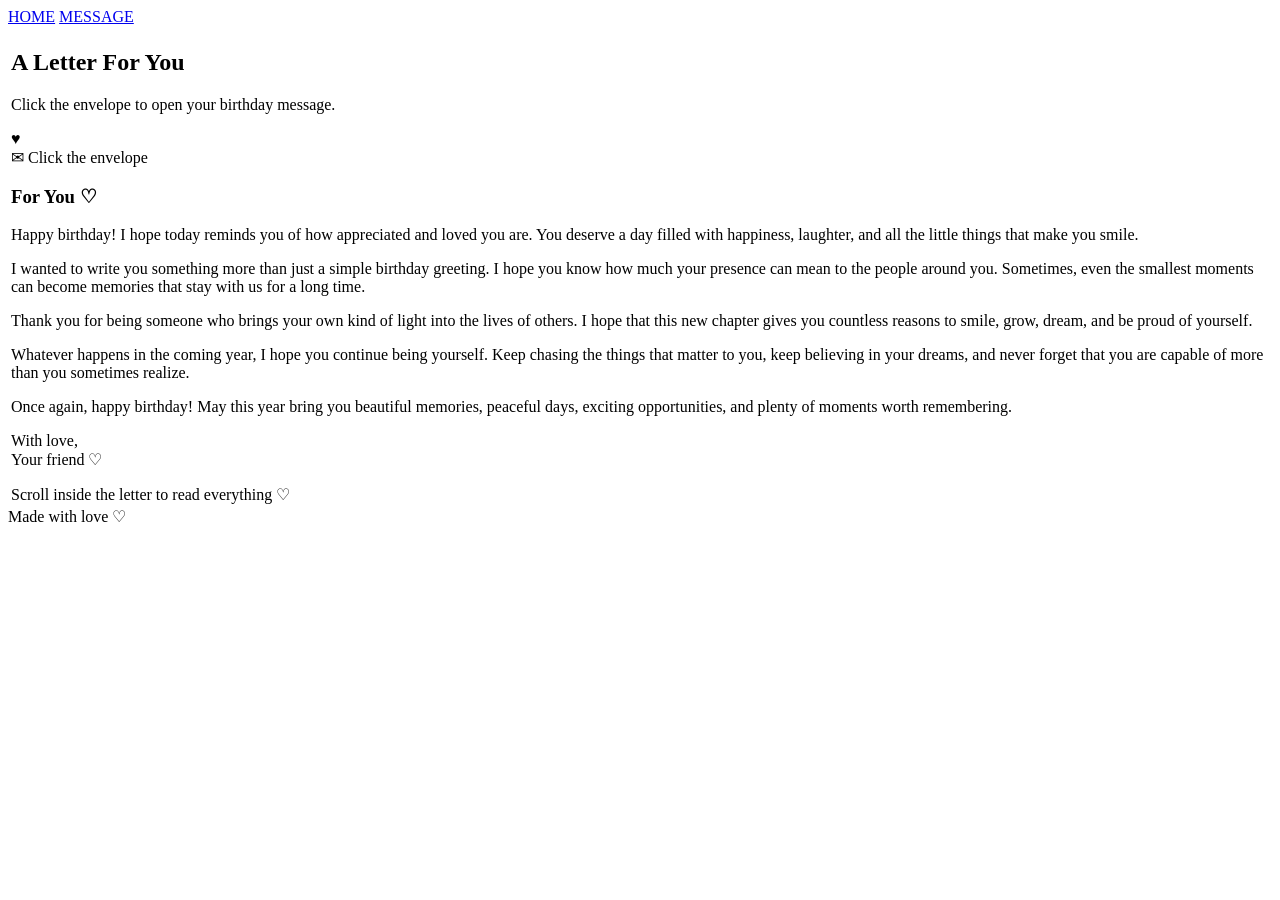
==== message.html @ 4f5f2f58 "Add birthday message HTML structure This file contains a birthday message with HTML structure, inclu" ====
<!DOCTYPE html>
<html lang="en">
<head>
    <meta charset="UTF-8">
    <meta name="viewport" content="width=device-width, initial-scale=1.0">
    <title>A Letter For You</title>
    <link rel="stylesheet" href="styles.css">
</head>

<body>

    <!-- Navigation -->
    <nav class="nav-links">
        <a href="index.html">HOME</a>
        <a href="message.html">MESSAGE</a>
    </nav>


    <!-- Message Section -->
    <section class="message me" id="message">

        <table class="message-table">
            <tr>
                <td class="message-cell">

                    <h2>A Letter For You</h2>

                    <p class="message-intro">
                        Click the envelope to open your birthday message.
                    </p>


                    <!-- Envelope -->
                    <div class="envelope-wrapper" id="envelopeWrapper">

                        <div class="envelope" id="envelope">

                            <div class="envelope-back"></div>

                            <div class="fold-left"></div>
                            <div class="fold-right"></div>

                            <div class="front"></div>

                            <div class="flap"></div>

                            <div class="seal">♥</div>

                        </div>

                        <div class="instruction">
                            ✉ Click the envelope
                        </div>


                        <!-- Letter -->
                        <div class="letter-container" id="letterContainer">

                            <div class="letter">

                                <h3>For You ♡</h3>

                                <div class="letter-content">

                                    <p>
                                        Happy birthday! I hope today reminds you
                                        of how appreciated and loved you are.
                                        You deserve a day filled with happiness,
                                        laughter, and all the little things that
                                        make you smile.
                                    </p>

                                    <p>
                                        I wanted to write you something more than
                                        just a simple birthday greeting. I hope
                                        you know how much your presence can mean
                                        to the people around you. Sometimes, even
                                        the smallest moments can become memories
                                        that stay with us for a long time.
                                    </p>

                                    <p>
                                        Thank you for being someone who brings
                                        your own kind of light into the lives of
                                        others. I hope that this new chapter gives
                                        you countless reasons to smile, grow,
                                        dream, and be proud of yourself.
                                    </p>

                                    <p>
                                        Whatever happens in the coming year, I
                                        hope you continue being yourself. Keep
                                        chasing the things that matter to you,
                                        keep believing in your dreams, and never
                                        forget that you are capable of more than
                                        you sometimes realize.
                                    </p>

                                    <p>
                                        Once again, happy birthday! May this year
                                        bring you beautiful memories, peaceful
                                        days, exciting opportunities, and plenty
                                        of moments worth remembering.
                                    </p>

                                    <p class="signature">
                                        With love,<br>
                                        Your friend ♡
                                    </p>

                                </div>

                            </div>

                            <div class="close-text">
                                Scroll inside the letter to read everything ♡
                            </div>

                        </div>

                    </div>

                </td>
            </tr>
        </table>

    </section>


    <!-- Decorative Background -->
    <div class="decorative-circle circleone"></div>
    <div class="decorative-circle circletwo"></div>
    <div class="decorative-circle circlethree"></div>


    <!-- Footer -->
    <footer class="footer1">
        Made with love ♡
    </footer>


    <!-- Envelope Script -->
    <script>
        const wrapper = document.getElementById("envelopeWrapper");
        const envelope = document.getElementById("envelope");

        envelope.addEventListener("click", function () {

            wrapper.classList.toggle("open");

            if (wrapper.classList.contains("open")) {

                setTimeout(() => {

                    document.getElementById("letterContainer")
                        .scrollIntoView({
                            behavior: "smooth",
                            block: "center"
                        });

                }, 300);

            }
        });
    </script>

</body>
</html>
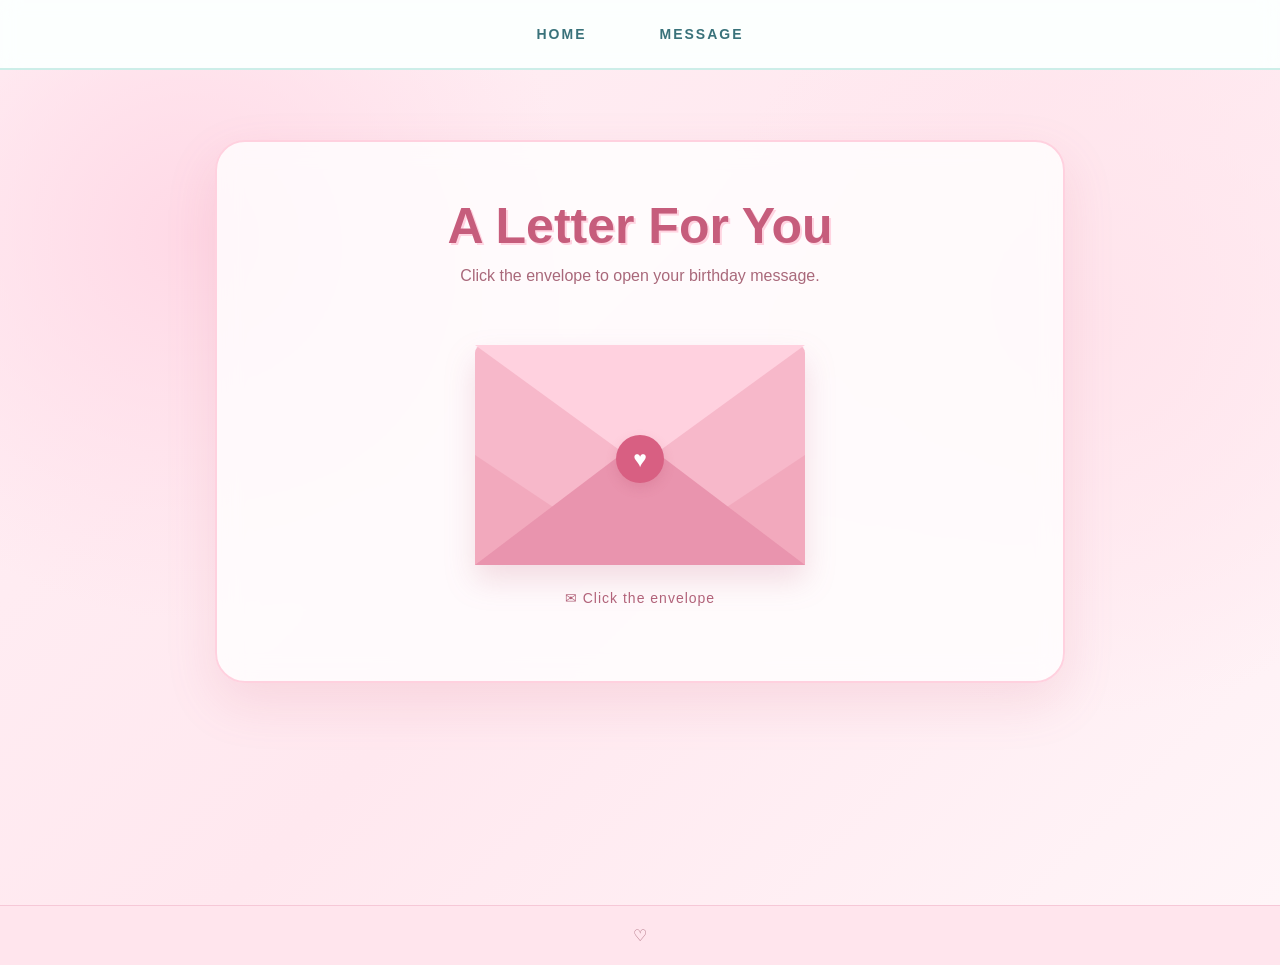
==== commit d0a5b799: "Update message.html" ====
--- a/message.html
+++ b/message.html
@@ -6,62 +6,41 @@
     <title>A Letter For You</title>
     <link rel="stylesheet" href="styles.css">
 </head>
-
 <body>
 
-    <!-- Navigation -->
     <nav class="nav-links">
         <a href="index.html">HOME</a>
         <a href="message.html">MESSAGE</a>
     </nav>
 
-
-    <!-- Message Section -->
     <section class="message me" id="message">
-
         <table class="message-table">
             <tr>
                 <td class="message-cell">
-
                     <h2>A Letter For You</h2>
-
                     <p class="message-intro">
                         Click the envelope to open your birthday message.
                     </p>
 
-
                     <!-- Envelope -->
                     <div class="envelope-wrapper" id="envelopeWrapper">
-
                         <div class="envelope" id="envelope">
-
                             <div class="envelope-back"></div>
-
                             <div class="fold-left"></div>
                             <div class="fold-right"></div>
-
                             <div class="front"></div>
-
                             <div class="flap"></div>
-
                             <div class="seal">♥</div>
-
                         </div>
-
                         <div class="instruction">
                             ✉ Click the envelope
                         </div>
-
-
-                        <!-- Letter -->
+                        
+                   <!-- Letter -->     
                         <div class="letter-container" id="letterContainer">
-
                             <div class="letter">
-
-                                <h3>For You ♡</h3>
-
+                                <h3>Para Lamang Sa 'Yo</h3>
                                 <div class="letter-content">
-
                                     <p>
                                         Happy birthday! I hope today reminds you
                                         of how appreciated and loved you are.
@@ -69,24 +48,28 @@
                                         laughter, and all the little things that
                                         make you smile.
                                     </p>
-
                                     <p>
+                                        I know that it has been a while since
+                                        we've communicated, and I guess you now 
+                                        know what I've said to our friend.
+                                        I hope that won't make our friendship
+                                        different to what we have right now.
+                                    </p>
+                                     <p>
                                         I wanted to write you something more than
-                                        just a simple birthday greeting. I hope
+                                        just a simple "habadu" greeting. I hope
                                         you know how much your presence can mean
                                         to the people around you. Sometimes, even
                                         the smallest moments can become memories
                                         that stay with us for a long time.
-                                    </p>
-
+                                    </p>   
                                     <p>
-                                        Thank you for being someone who brings
+                                        I want to thank you for being someone who brings
                                         your own kind of light into the lives of
                                         others. I hope that this new chapter gives
                                         you countless reasons to smile, grow,
                                         dream, and be proud of yourself.
                                     </p>
-
                                     <p>
                                         Whatever happens in the coming year, I
                                         hope you continue being yourself. Keep
@@ -95,51 +78,36 @@
                                         forget that you are capable of more than
                                         you sometimes realize.
                                     </p>
-
                                     <p>
-                                        Once again, happy birthday! May this year
+                                        Once again, happy birthday ezi! I hope this new chapter
                                         bring you beautiful memories, peaceful
                                         days, exciting opportunities, and plenty
                                         of moments worth remembering.
                                     </p>
-
                                     <p class="signature">
-                                        With love,<br>
-                                        Your friend ♡
+                                        Yours,<br>
+                                        Cassandra ♡
                                     </p>
-
                                 </div>
-
                             </div>
-
                             <div class="close-text">
-                                Scroll inside the letter to read everything ♡
+                                Scroll inside the letter to read everything.
                             </div>
-
                         </div>
-
                     </div>
-
                 </td>
             </tr>
         </table>
-
     </section>
 
-
-    <!-- Decorative Background -->
     <div class="decorative-circle circleone"></div>
     <div class="decorative-circle circletwo"></div>
     <div class="decorative-circle circlethree"></div>
 
-
-    <!-- Footer -->
     <footer class="footer1">
-        Made with love ♡
+        ♡
     </footer>
 
-
-    <!-- Envelope Script -->
     <script>
         const wrapper = document.getElementById("envelopeWrapper");
         const envelope = document.getElementById("envelope");
--- a/styles.css
+++ b/styles.css
@@ -0,0 +1,842 @@
+/* ==============================
+   GENERAL
+============================== */
+
+* {
+    margin: 0;
+    padding: 0;
+    box-sizing: border-box;
+}
+
+html {
+    scroll-behavior: smooth;
+}
+
+body {
+    min-height: 100vh;
+    font-family: "Trebuchet MS", Arial, sans-serif;
+    color: #315b64;
+    background: #eefbfa;
+    overflow-x: hidden;
+}
+
+
+/* ==============================
+   NAVIGATION
+============================== */
+
+.nav-links {
+    position: sticky;
+    top: 0;
+    z-index: 1000;
+
+    width: 100%;
+    padding: 18px 20px;
+
+    display: flex;
+    justify-content: center;
+    align-items: center;
+    gap: 45px;
+
+    background: rgba(255, 255, 255, 0.82);
+    backdrop-filter: blur(10px);
+
+    border-bottom: 2px solid #cceee8;
+}
+
+.nav-links a {
+    color: #39727a;
+    text-decoration: none;
+
+    font-size: 14px;
+    font-weight: bold;
+    letter-spacing: 2px;
+
+    padding: 8px 14px;
+    border-radius: 20px;
+
+    transition: 0.3s ease;
+}
+
+.nav-links a:hover {
+    color: #ffffff;
+    background: #7fcfc2;
+    transform: translateY(-2px);
+}
+
+
+/* ==============================
+   MAIN SECTION
+============================== */
+
+.you {
+    position: relative;
+
+    min-height: calc(100vh - 65px);
+
+    display: flex;
+    justify-content: center;
+    align-items: center;
+
+    padding: 60px 20px;
+
+    overflow: hidden;
+
+    background:
+        radial-gradient(
+            circle at 20% 20%,
+            #d8f4f3 0%,
+            transparent 30%
+        ),
+        radial-gradient(
+            circle at 80% 30%,
+            #dff5e9 0%,
+            transparent 32%
+        ),
+        linear-gradient(
+            135deg,
+            #eaf9ff,
+            #e9f8f1,
+            #f2fcfb
+        );
+}
+
+
+/* ==============================
+     CARD
+============================== */
+
+.you-content {
+    position: relative;
+    z-index: 5;
+
+    width: min(700px, 92%);
+
+    padding: 65px 35px;
+
+    text-align: center;
+
+    background: rgba(255, 255, 255, 0.72);
+
+    border: 2px solid rgba(255, 255, 255, 0.9);
+    border-radius: 35px;
+
+    box-shadow:
+        0 20px 50px rgba(91, 157, 155, 0.15);
+
+    backdrop-filter: blur(12px);
+}
+
+
+/* ==============================
+   BALLOONS
+============================== */
+
+.balloons {
+    display: flex;
+    justify-content: center;
+    align-items: flex-end;
+
+    gap: 18px;
+
+    margin-bottom: 25px;
+}
+
+.balloons span {
+    display: inline-block;
+
+    font-size: 58px;
+
+    animation:
+        float 3s ease-in-out infinite;
+}
+
+.balloons span:nth-child(1) {
+    animation-delay: 0s;
+}
+
+.balloons span:nth-child(2) {
+    animation-delay: 0.5s;
+}
+
+.balloons span:nth-child(3) {
+    animation-delay: 1s;
+}
+
+
+/* Balloon movement */
+
+@keyframes float {
+
+    0%,
+    100% {
+        transform: translateY(0) rotate(-3deg);
+    }
+
+    50% {
+        transform: translateY(-22px) rotate(3deg);
+    }
+}
+
+
+/* ==============================
+   TITLE
+============================== */
+
+.hero h1 {
+    margin-bottom: 18px;
+
+    color: #4b8990;
+
+    font-size: clamp(42px, 8vw, 76px);
+    font-weight: 900;
+
+    letter-spacing: 3px;
+
+    text-shadow:
+        3px 3px 0 #cceee8;
+}
+
+
+/* ==============================
+   SUBTITLE
+============================== */
+
+.subtitle {
+    color: #60949a;
+
+    font-size: 18px;
+    line-height: 1.6;
+
+    margin: 0 auto 30px;
+}
+
+
+/* ==============================
+   CAKE
+============================== */
+
+.cake {
+    display: inline-block;
+
+    font-size: 75px;
+
+    animation: bounce 2s ease-in-out infinite;
+}
+
+@keyframes bounce {
+
+    0%,
+    100% {
+        transform: translateY(0);
+    }
+
+    50% {
+        transform: translateY(-12px);
+    }
+}
+
+
+/* ==============================
+    BILOG
+============================== */
+
+.decorative-circle {
+    position: absolute;
+
+    border-radius: 50%;
+
+    opacity: 0.55;
+
+    z-index: 1;
+}
+
+.circle-one {
+    width: 180px;
+    height: 180px;
+
+    top: 8%;
+    left: -50px;
+
+    background: #bde9e2;
+}
+
+.circle-two {
+    width: 230px;
+    height: 230px;
+
+    bottom: -70px;
+    right: -60px;
+
+    background: #ccebd9;
+}
+
+.circle-three {
+    width: 90px;
+    height: 90px;
+
+    top: 25%;
+    right: 12%;
+
+    background: #c8edf4;
+}
+
+/* ==============================
+   MESSAGE BACKGROUND
+============================== */
+
+.message {
+    min-height: calc(100vh - 65px);
+    padding: 70px 20px;
+
+    position: relative;
+    z-index: 2;
+
+    background:
+        radial-gradient(
+            circle at 15% 20%,
+            #ffd9e6 0%,
+            transparent 30%
+        ),
+        radial-gradient(
+            circle at 85% 30%,
+            #ffe4ec 0%,
+            transparent 32%
+        ),
+        linear-gradient(
+            135deg,
+            #fff0f5,
+            #ffe8ef,
+            #fff5f8
+        );
+}
+
+
+/* ==============================
+   MESSAGE TABLE
+============================== */
+
+.message-table {
+    width: min(850px, 95%);
+    margin: 0 auto;
+
+    border-collapse: separate;
+    border-spacing: 0;
+
+    background: rgba(255, 255, 255, 0.78);
+
+    border: 2px solid #ffd1df;
+    border-radius: 30px;
+
+    box-shadow:
+        0 20px 50px rgba(210, 100, 130, 0.15);
+
+    backdrop-filter: blur(12px);
+}
+
+.message-cell {
+    padding: 55px 30px;
+    text-align: center;
+    border-radius: 30px;
+}
+
+
+/* ==============================
+   TITLE
+============================== */
+
+.message-cell h2 {
+    margin-bottom: 12px;
+
+    color: #c65d7c;
+
+    font-size: clamp(32px, 6vw, 50px);
+
+    text-shadow:
+        2px 2px 0 #ffd4e1;
+}
+
+.message-intro {
+    margin-bottom: 40px;
+
+    color: #a9687a;
+
+    font-size: 16px;
+}
+
+
+/* ==============================
+   ENVELOPE
+============================== */
+
+.envelope-wrapper {
+    position: relative;
+
+    display: flex;
+    flex-direction: column;
+    align-items: center;
+
+    width: 100%;
+    padding-bottom: 20px;
+}
+
+.envelope {
+    position: relative;
+
+    width: 330px;
+    height: 220px;
+
+    cursor: pointer;
+
+    margin: 20px auto;
+
+    transition:
+        transform 0.3s ease,
+        filter 0.3s ease;
+
+    filter:
+        drop-shadow(
+            0 15px 15px rgba(190, 80, 110, 0.18)
+        );
+}
+
+.envelope:hover {
+    transform: translateY(-5px);
+}
+
+
+/* Envelope back */
+
+.envelope-back {
+    position: absolute;
+
+    width: 100%;
+    height: 100%;
+
+    background: #f7b8ca;
+
+    border-radius: 8px;
+
+    z-index: 1;
+}
+
+
+/* Front */
+
+.front {
+    position: absolute;
+
+    left: 0;
+    bottom: 0;
+
+    width: 0;
+    height: 0;
+
+    border-left: 165px solid transparent;
+    border-right: 165px solid transparent;
+    border-bottom: 125px solid #e994ae;
+
+    z-index: 4;
+}
+
+
+/* Left fold */
+
+.fold-left {
+    position: absolute;
+
+    left: 0;
+    bottom: 0;
+
+    width: 0;
+    height: 0;
+
+    border-top: 110px solid transparent;
+    border-left: 165px solid #f2a9bd;
+
+    z-index: 3;
+}
+
+
+/* Right fold */
+
+.fold-right {
+    position: absolute;
+
+    right: 0;
+    bottom: 0;
+
+    width: 0;
+    height: 0;
+
+    border-top: 110px solid transparent;
+    border-right: 165px solid #f2a9bd;
+
+    z-index: 3;
+}
+
+
+/* ==============================
+   ENVELOPE FLAP
+============================== */
+
+.flap {
+    position: absolute;
+
+    top: 0;
+    left: 0;
+
+    width: 0;
+    height: 0;
+
+    border-left: 165px solid transparent;
+    border-right: 165px solid transparent;
+    border-top: 120px solid #ffd1df;
+
+    transform-origin: top center;
+
+    z-index: 6;
+
+    transition:
+        transform 0.7s ease,
+        z-index 0s linear 0.35s;
+}
+
+
+/* ==============================
+   HEART SEAL
+============================== */
+
+.seal {
+    position: absolute;
+
+    top: 90px;
+    left: 50%;
+
+    transform: translateX(-50%);
+
+    width: 48px;
+    height: 48px;
+
+    display: flex;
+    justify-content: center;
+    align-items: center;
+
+    border-radius: 50%;
+
+    background: #d85f82;
+
+    color: white;
+
+    font-size: 23px;
+
+    box-shadow:
+        0 5px 12px rgba(190, 80, 110, 0.2);
+
+    z-index: 8;
+
+    transition:
+        opacity 0.3s ease,
+        transform 0.3s ease;
+}
+
+
+/* ==============================
+   INSTRUCTION
+============================== */
+
+.instruction {
+    margin-top: 5px;
+
+    color: #b2637a;
+
+    font-size: 14px;
+
+    letter-spacing: 1px;
+
+    transition: opacity 0.3s ease;
+}
+
+
+/* ==============================
+   OPEN ENVELOPE
+============================== */
+
+.envelope-wrapper.open .flap {
+    transform: rotateX(180deg);
+    z-index: 0;
+}
+
+.envelope-wrapper.open .seal {
+    opacity: 0;
+
+    transform:
+        translateX(-50%)
+        scale(0.5);
+}
+
+.envelope-wrapper.open .instruction {
+    opacity: 0;
+}
+
+
+/* ==============================
+   LETTER
+============================== */
+
+.letter-container {
+    display: none;
+
+    width: min(650px, 95%);
+
+    margin: 35px auto 0;
+
+    animation: letterAppear 0.6s ease;
+}
+
+.envelope-wrapper.open .letter-container {
+    display: block;
+}
+
+@keyframes letterAppear {
+
+    from {
+        opacity: 0;
+        transform: translateY(20px);
+    }
+
+    to {
+        opacity: 1;
+        transform: translateY(0);
+    }
+}
+
+
+/* ==============================
+   LETTER PAPER
+============================== */
+
+.letter {
+    height: 400px;
+
+    padding: 35px;
+
+    overflow-y: auto;
+
+    text-align: left;
+
+    background: #fffafb;
+
+    border: 2px solid #f4c2d2;
+
+    border-radius: 18px;
+
+    box-shadow:
+        0 15px 35px rgba(190, 80, 110, 0.12);
+}
+
+.letter h3 {
+    margin-bottom: 25px;
+
+    text-align: center;
+
+    color: #c65d7c;
+
+    font-size: 28px;
+}
+
+.letter-content p {
+    margin-bottom: 18px;
+
+    color: #805967;
+
+    font-size: 15px;
+
+    line-height: 1.8;
+}
+
+.signature {
+    margin-top: 30px;
+
+    text-align: right;
+
+    color: #c65d7c !important;
+
+    font-weight: bold;
+}
+
+
+/* ==============================
+   LETTER SCROLLBAR
+============================== */
+
+.letter::-webkit-scrollbar {
+    width: 8px;
+}
+
+.letter::-webkit-scrollbar-track {
+    background: #fff0f5;
+
+    border-radius: 10px;
+}
+
+.letter::-webkit-scrollbar-thumb {
+    background: #efabc0;
+
+    border-radius: 10px;
+}
+
+
+/* ==============================
+   CLOSE TEXT
+============================== */
+
+.close-text {
+    margin-top: 12px;
+
+    color: #b97889;
+
+    font-size: 12px;
+}
+
+
+/* ==============================
+   DECORATIVE CIRCLES
+============================== */
+
+.decorative-circle {
+    position: fixed;
+
+    border-radius: 50%;
+
+    opacity: 0.5;
+
+    z-index: 1;
+
+    pointer-events: none;
+}
+
+.circleone {
+    width: 180px;
+    height: 180px;
+
+    left: -60px;
+    top: 25%;
+
+    background: #ffc9d9;
+}
+
+.circletwo {
+    width: 220px;
+    height: 220px;
+
+    right: -70px;
+    bottom: 5%;
+
+    background: #ffdce7;
+}
+
+.circlethree {
+    width: 85px;
+    height: 85px;
+
+    right: 15%;
+    top: 20%;
+
+    background: #f8bfd1;
+}
+
+
+/* ==============================
+   FOOTER
+============================== */
+
+.footer1 {
+    position: relative;
+    z-index: 5;
+
+    padding: 20px;
+
+    text-align: center;
+
+    color: #a9687a;
+
+    background: #ffe5ed;
+
+    border-top: 1px solid #f6c8d7;
+}
+
+
+/* ==============================
+   MOBILE
+============================== */
+
+@media (max-width: 600px) {
+
+    .message {
+        padding: 40px 10px;
+    }
+
+    .message-cell {
+        padding: 40px 15px;
+    }
+
+    .envelope {
+        width: 280px;
+        height: 185px;
+    }
+
+    .front {
+        border-left-width: 140px;
+        border-right-width: 140px;
+        border-bottom-width: 105px;
+    }
+
+    .fold-left {
+        border-left-width: 140px;
+        border-top-width: 95px;
+    }
+
+    .fold-right {
+        border-right-width: 140px;
+        border-top-width: 95px;
+    }
+
+    .flap {
+        border-left-width: 140px;
+        border-right-width: 140px;
+        border-top-width: 105px;
+    }
+
+    .seal {
+        top: 75px;
+    }
+
+    .letter {
+        height: 350px;
+        padding: 25px 20px;
+    }
+
+    .letter-content p {
+        font-size: 14px;
+    }
+}
+/* ==============================
+   FOOTER
+============================== */
+
+.footer {
+    position: relative;
+    z-index: 5;
+
+    padding: 20px;
+
+    text-align: center;
+
+    color: #67979a;
+
+    background: #d8fff5;
+
+    border-top: 1px solid #cceee8;
+}
+
